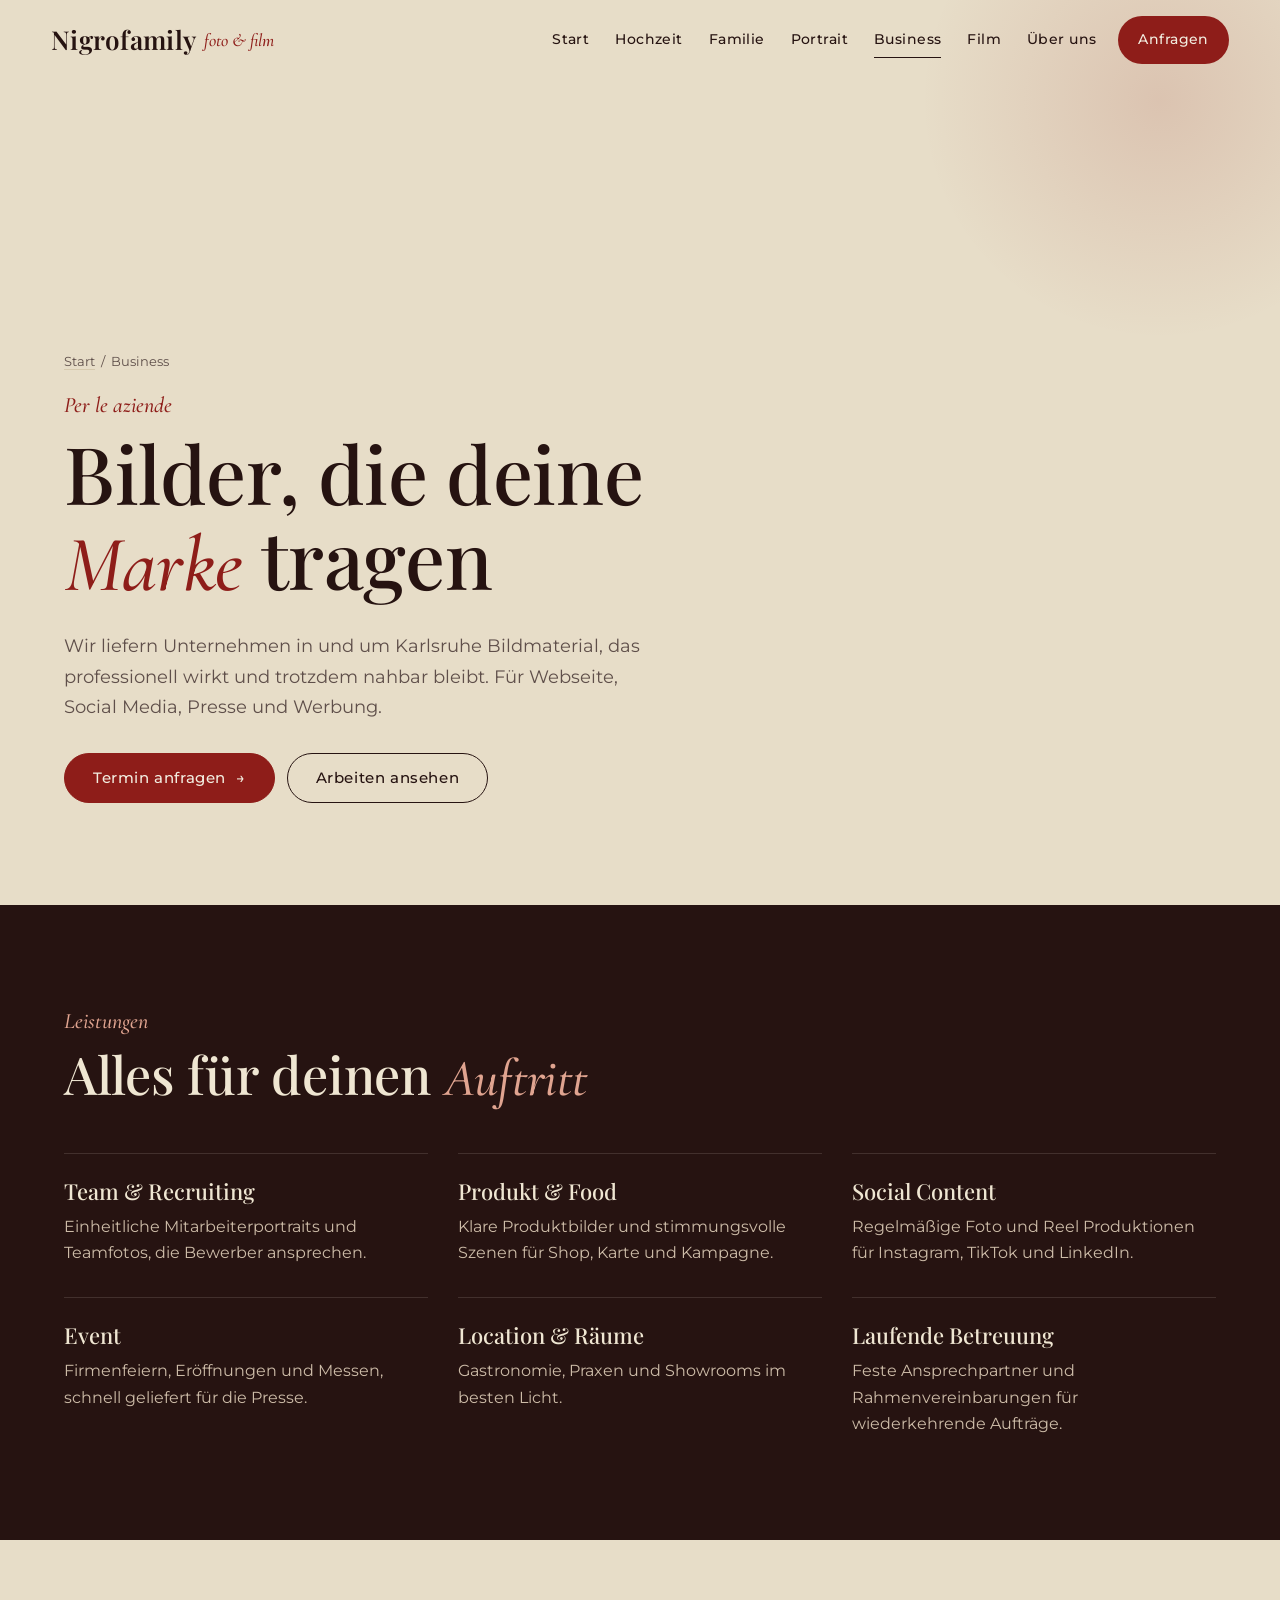
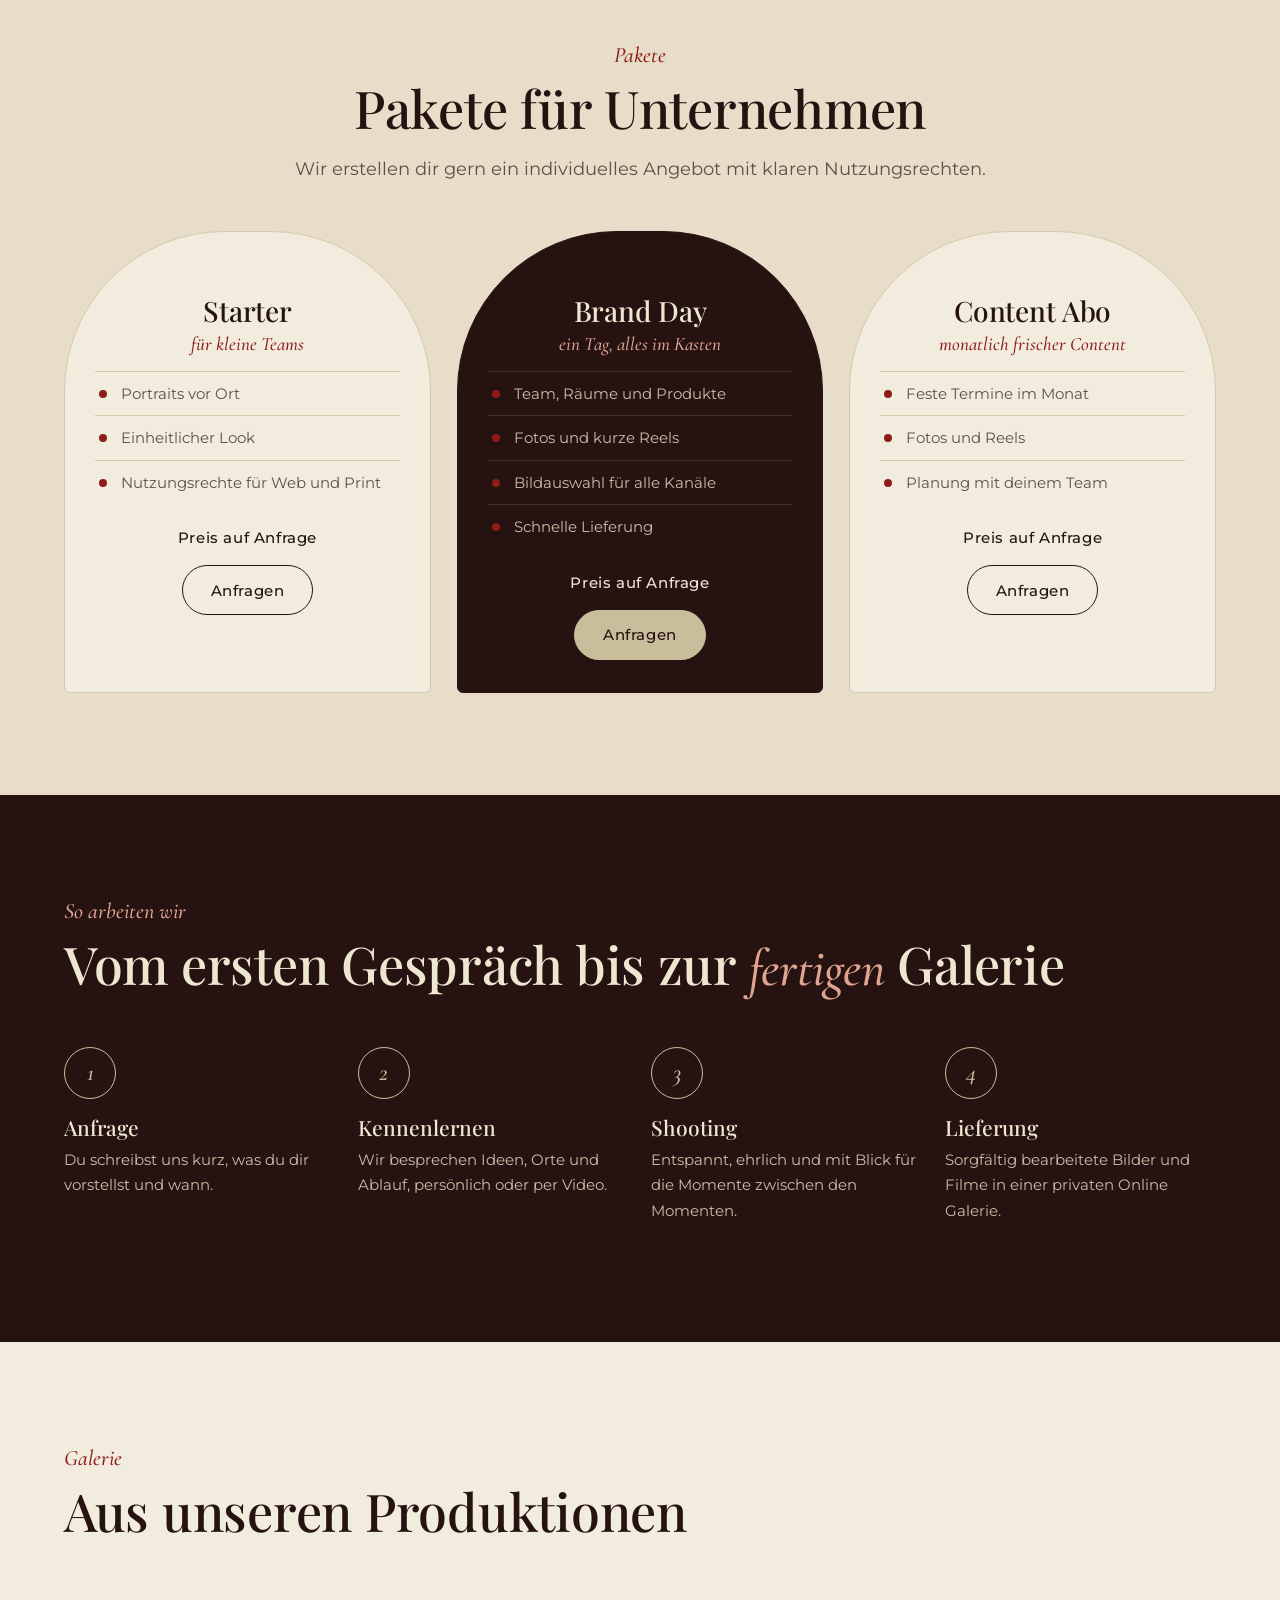
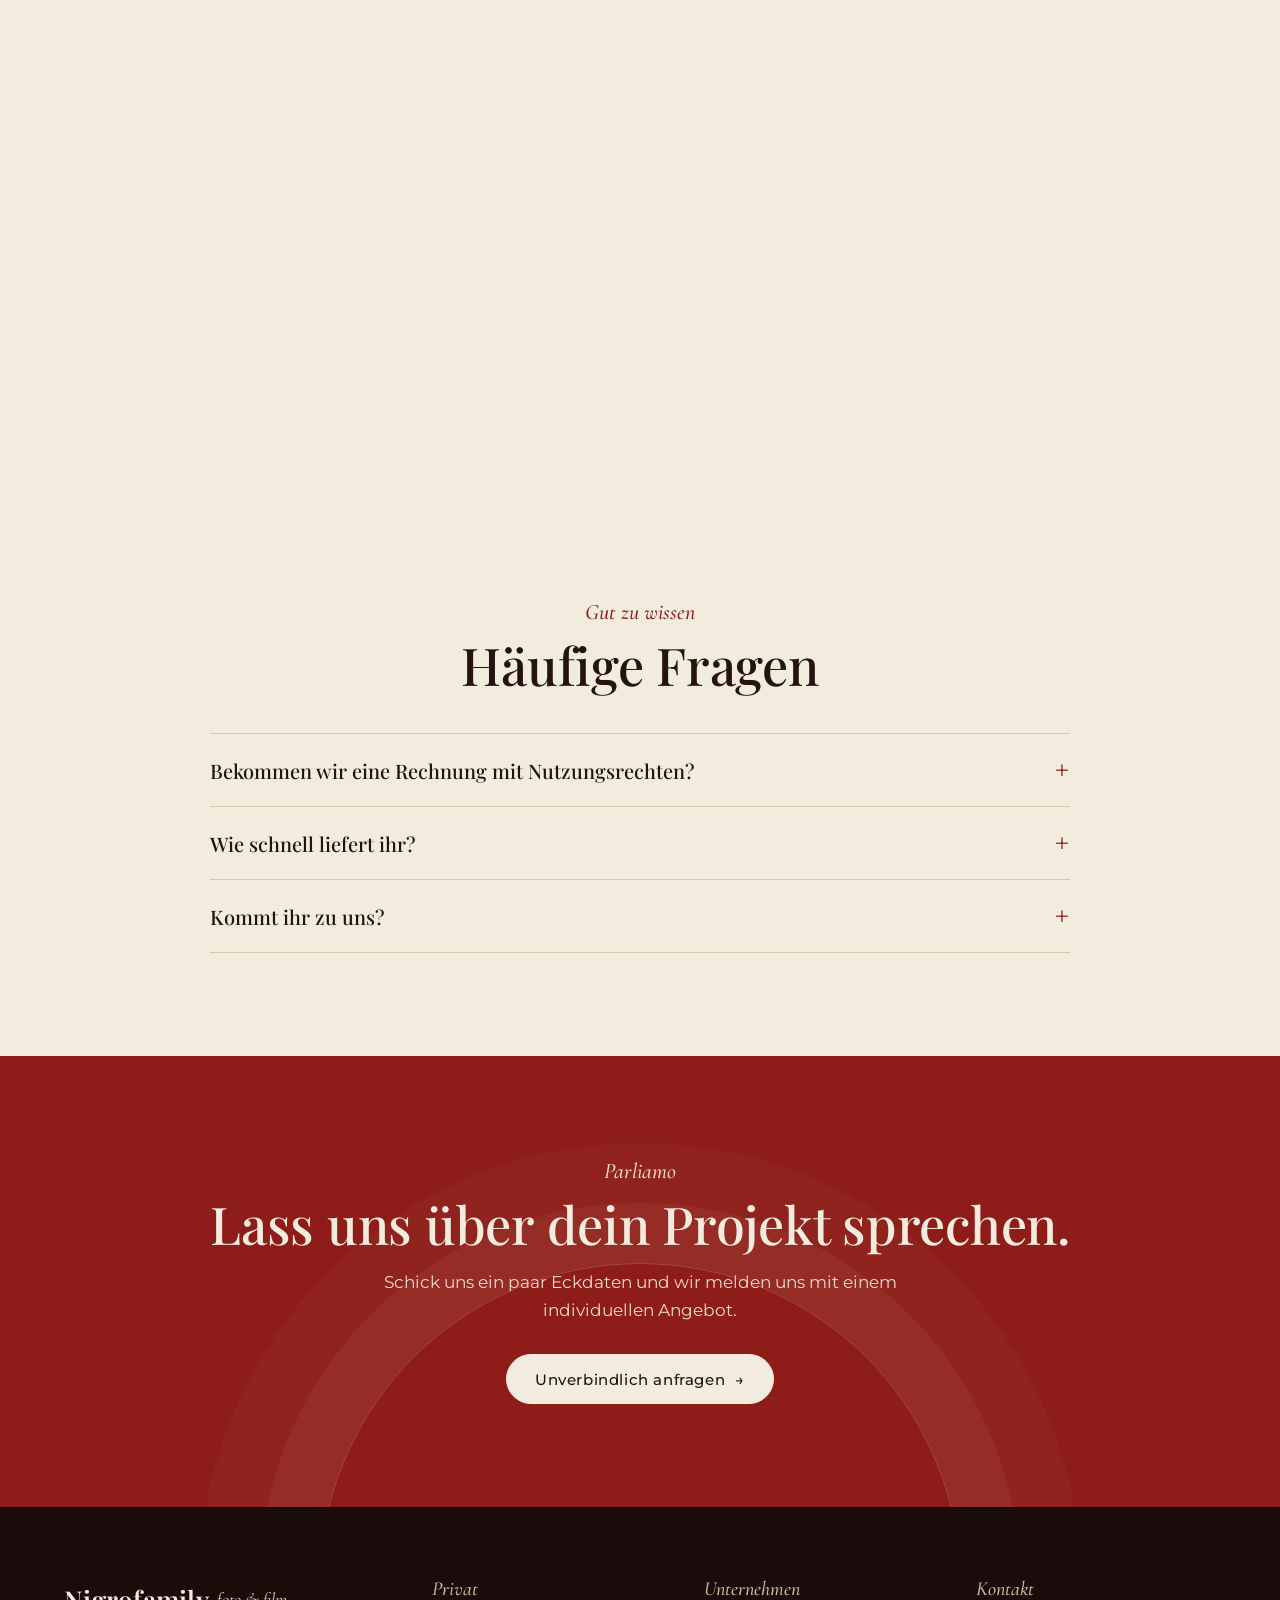
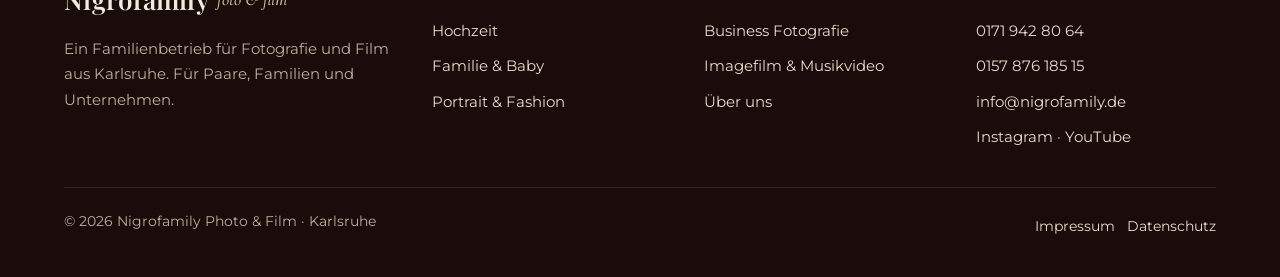
==== business.html @ bccde87a "Neue Nigrofamily Webseite Co-Authored-By: Claude Opus 5.5 <noreply@anthropic.com> Claude-Session: ht" ====
<!DOCTYPE html>
<html lang="de">
<head>
<meta charset="utf-8">
<meta name="viewport" content="width=device-width,initial-scale=1">
<title>Business Fotografie | Nigrofamily</title>
<meta name="description" content="Business Fotografie für Unternehmen in Karlsruhe: Teamfotos, Produktfotos, Social Media Content und Events.">
<meta name="theme-color" content="#261311">
<link rel="icon" href="data:image/svg+xml,%3Csvg xmlns='http://www.w3.org/2000/svg' viewBox='0 0 32 32'%3E%3Cpath d='M4 32V16a12 12 0 0 1 24 0v16z' fill='%238E1D19'/%3E%3C/svg%3E">
<link rel="preconnect" href="https://fonts.googleapis.com"><link rel="preconnect" href="https://fonts.gstatic.com" crossorigin>
<link href="https://fonts.googleapis.com/css2?family=Playfair+Display:ital,wght@0,400;0,500;0,600;1,400&family=Cormorant+Garamond:ital,wght@1,500&family=Montserrat:wght@400;500&display=swap" rel="stylesheet">
<link rel="stylesheet" href="css/style.css">
<script>document.documentElement.classList.add('js')</script>
</head>
<body class="light-top">
<div class="curtain" aria-hidden="true"></div>
<header class="hd"><div class="wrap">
  <a class="logo" href="index.html" aria-label="Nigrofamily Startseite"><b>Nigrofamily</b><i>foto &amp; film</i></a>
  <nav aria-label="Hauptmenü"><ul class="menu" id="menu"><li><a href="index.html">Start</a></li><li><a href="hochzeit.html">Hochzeit</a></li><li><a href="familie.html">Familie</a></li><li><a href="portrait.html">Portrait</a></li><li><a href="business.html" aria-current=page>Business</a></li><li><a href="film.html">Film</a></li><li><a href="ueber-uns.html">Über uns</a></li><li class="cta"><a href="kontakt.html">Anfragen</a></li></ul></nav>
  <button class="burger" aria-label="Menü" aria-expanded="false" aria-controls="menu"><span></span><span></span><span></span></button>
</div></header>
<main>
<section class="phero"><div class="sun" aria-hidden="true"></div><div class="wrap">
  <div class="reveal"><div class="crumb"><a href="index.html">Start</a> &nbsp;/&nbsp; Business</div>
    <span class="kicker">Per le aziende</span><h1>Bilder, die deine <em class="a">Marke</em> tragen</h1><p class="lead">Wir liefern Unternehmen in und um Karlsruhe Bildmaterial, das professionell wirkt und trotzdem nahbar bleibt. Für Webseite, Social Media, Presse und Werbung.</p>
    <div class="btns"><a class="btn" href="kontakt.html#business">Termin anfragen <span class="ar">→</span></a><a class="btn line" href="#galerie">Arbeiten ansehen</a></div></div>
  <div class="arch reveal "><img src="https://nigrofamily.de/wp-content/uploads/2024/07/DSC01208.jpg" alt="Business Shooting" loading="lazy" data-par=".06"></div>
</div></section>
<section class="band dark"><div class="wrap">
  <div class="reveal"><span class="kicker">Leistungen</span><h2>Alles für deinen <em class="a">Auftritt</em></h2></div><div class="feats"><div class="feat reveal d0"><b>Team & Recruiting</b><p>Einheitliche Mitarbeiterportraits und Teamfotos, die Bewerber ansprechen.</p></div><div class="feat reveal d1"><b>Produkt & Food</b><p>Klare Produktbilder und stimmungsvolle Szenen für Shop, Karte und Kampagne.</p></div><div class="feat reveal d2"><b>Social Content</b><p>Regelmäßige Foto und Reel Produktionen für Instagram, TikTok und LinkedIn.</p></div><div class="feat reveal d0"><b>Event</b><p>Firmenfeiern, Eröffnungen und Messen, schnell geliefert für die Presse.</p></div><div class="feat reveal d1"><b>Location & Räume</b><p>Gastronomie, Praxen und Showrooms im besten Licht.</p></div><div class="feat reveal d2"><b>Laufende Betreuung</b><p>Feste Ansprechpartner und Rahmenvereinbarungen für wiederkehrende Aufträge.</p></div></div></div></section>
<section class="band shell"><div class="wrap center">
  <div class="reveal"><span class="kicker">Pakete</span><h2>Pakete für Unternehmen</h2><p class="lead">Wir erstellen dir gern ein individuelles Angebot mit klaren Nutzungsrechten.</p></div>
  <div class="pkgs"><article class="pkg reveal d0"><h3>Starter</h3><span class="for">für kleine Teams</span><ul><li>Portraits vor Ort</li><li>Einheitlicher Look</li><li>Nutzungsrechte für Web und Print</li></ul><span class="price">Preis auf Anfrage</span><a class="btn line" href="kontakt.html#business">Anfragen</a></article><article class="pkg reveal d1 star"><h3>Brand Day</h3><span class="for">ein Tag, alles im Kasten</span><ul><li>Team, Räume und Produkte</li><li>Fotos und kurze Reels</li><li>Bildauswahl für alle Kanäle</li><li>Schnelle Lieferung</li></ul><span class="price">Preis auf Anfrage</span><a class="btn sand" href="kontakt.html#business">Anfragen</a></article><article class="pkg reveal d2"><h3>Content Abo</h3><span class="for">monatlich frischer Content</span><ul><li>Feste Termine im Monat</li><li>Fotos und Reels</li><li>Planung mit deinem Team</li></ul><span class="price">Preis auf Anfrage</span><a class="btn line" href="kontakt.html#business">Anfragen</a></article></div></div></section>
<section class="band dark"><div class="wrap">
  <div class="reveal"><span class="kicker">So arbeiten wir</span><h2>Vom ersten Gespräch bis zur <em class="a">fertigen</em> Galerie</h2></div>
  <ol class="steps">
    <li class="reveal"><b>Anfrage</b><p>Du schreibst uns kurz, was du dir vorstellst und wann.</p></li>
    <li class="reveal d1"><b>Kennenlernen</b><p>Wir besprechen Ideen, Orte und Ablauf, persönlich oder per Video.</p></li>
    <li class="reveal d2"><b>Shooting</b><p>Entspannt, ehrlich und mit Blick für die Momente zwischen den Momenten.</p></li>
    <li class="reveal d3"><b>Lieferung</b><p>Sorgfältig bearbeitete Bilder und Filme in einer privaten Online Galerie.</p></li>
  </ol></div></section>
<section class="band" id="galerie"><div class="wrap">
  <div class="reveal"><span class="kicker">Galerie</span><h2>Aus unseren Produktionen</h2></div><div class="gal"><div class="arch reveal "><img src="https://nigrofamily.de/wp-content/uploads/2024/07/DSC01195.jpg" alt="Arbeit von Nigrofamily" loading="lazy"></div><div class="arch reveal "><img src="https://nigrofamily.de/wp-content/uploads/2024/07/DSC01191.jpg" alt="Arbeit von Nigrofamily" loading="lazy"></div><div class="arch reveal "><img src="https://nigrofamily.de/wp-content/uploads/2024/07/DSC01186.jpg" alt="Arbeit von Nigrofamily" loading="lazy"></div><div class="arch reveal "><img src="https://nigrofamily.de/wp-content/uploads/2024/07/DSC03010.jpg" alt="Arbeit von Nigrofamily" loading="lazy"></div></div></div></section>
<section class="band"><div class="wrap center"><div class="reveal"><span class="kicker">Gut zu wissen</span><h2>Häufige Fragen</h2></div>
  <div class="faq" style="text-align:left"><details class="reveal"><summary>Bekommen wir eine Rechnung mit Nutzungsrechten?</summary><p>Ja. Die Nutzungsrechte sind im Angebot klar geregelt, damit ihr die Bilder sicher verwenden könnt.</p></details><details class="reveal"><summary>Wie schnell liefert ihr?</summary><p>Je nach Umfang innerhalb weniger Werktage. Für Events gibt es auf Wunsch eine Express Auswahl am selben Tag.</p></details><details class="reveal"><summary>Kommt ihr zu uns?</summary><p>Ja, wir bringen mobiles Licht und Hintergründe mit und richten uns nach eurem Arbeitsalltag.</p></details></div></div></section>
<section class="band ctab"><div class="wrap reveal">
  <span class="kicker" style="color:#f0d9cc">Parliamo</span><h2>Lass uns über dein Projekt sprechen.</h2><p>Schick uns ein paar Eckdaten und wir melden uns mit einem individuellen Angebot.</p>
  <a class="btn" href="kontakt.html#business">Unverbindlich anfragen <span class="ar">→</span></a></div></section>
</main>
<footer class="ft"><div class="wrap">
  <div><a class="logo" href="index.html"><b>Nigrofamily</b><i>foto &amp; film</i></a>
    <p style="max-width:34ch;margin:14px 0 0">Ein Familienbetrieb für Fotografie und Film aus Karlsruhe. Für Paare, Familien und Unternehmen.</p></div>
  <div><h4>Privat</h4><ul><li><a href="hochzeit.html">Hochzeit</a></li><li><a href="familie.html">Familie &amp; Baby</a></li><li><a href="portrait.html">Portrait &amp; Fashion</a></li></ul></div>
  <div><h4>Unternehmen</h4><ul><li><a href="business.html">Business Fotografie</a></li><li><a href="film.html">Imagefilm &amp; Musikvideo</a></li><li><a href="ueber-uns.html">Über uns</a></li></ul></div>
  <div><h4>Kontakt</h4><ul><li><a href="tel:+491719428064">0171 942 80 64</a></li><li><a href="tel:+4915787618515">0157 876 185 15</a></li><li><a href="mailto:info@nigrofamily.de">info@nigrofamily.de</a></li><li><a href="https://www.instagram.com/nigrofamily.de/">Instagram</a> · <a href="https://www.youtube.com/channel/UCtD8xXbg2GZjvH3CmP13uGg">YouTube</a></li></ul></div>
  <div class="bottom"><span>© <span class="yr">2026</span> Nigrofamily Photo &amp; Film · Karlsruhe</span><span><a href="impressum.html">Impressum</a> &nbsp; <a href="https://nigrofamily.de/datenschutz/">Datenschutz</a></span></div>
</div></footer>
<script src="js/main.js"></script>
</body>
</html>
---- css/style.css ----
/* VOICE  warm, familiär, hochwertig; wie ein Studio an der Küste
   IDEA   Bögen einer mediterranen Loggia: jedes Bild öffnet sich wie ein Torbogen
   PICTURE illustrierte Küstenszene mit Bögen, Sonne und Olivenzweig
   COLOUR Italian Roast #261311, Socialist #8E1D19 Akzent, Sandwashed #C9BE9B, Ending Autumn #8D6F65, Black Elegance #4E4749
   TYPE   Playfair Display Titel, Cormorant Garamond kursiv für Akzente, Montserrat Text */
:root{
  --roast:#261311;--black:#4E4749;--red:#8E1D19;--autumn:#8D6F65;--sand:#C9BE9B;
  --linen:#F2ECDF;--shell:#E7DDC8;
  --bg:var(--linen);--ink:var(--roast);--muted:#5f4f4a;--line:#d6c9ad;
  --serif:"Playfair Display",Georgia,serif;--accent:"Cormorant Garamond",Georgia,serif;--sans:Montserrat,system-ui,sans-serif;
  --ease:cubic-bezier(.2,.7,.2,1)}
:root[data-theme=dark]{--bg:#1c0e0c;--ink:#efe6d2;--muted:#c3b29f;--line:#43302b;--linen:#1c0e0c;--shell:#2a1714}
@media (prefers-color-scheme:dark){:root:not([data-theme=light]){--bg:#1c0e0c;--ink:#efe6d2;--muted:#c3b29f;--line:#43302b;--linen:#1c0e0c;--shell:#2a1714}}
*{box-sizing:border-box;min-width:0}
html{scroll-behavior:smooth;scroll-padding-top:84px}
body{margin:0;background:var(--bg);color:var(--ink);font:400 16.5px/1.7 var(--sans);overflow-x:clip;-webkit-font-smoothing:antialiased}
img{display:block;max-width:100%}
a{color:inherit}
h1,h2,h3{font-family:var(--serif);font-weight:500;line-height:1.08;text-wrap:balance;margin:0;letter-spacing:-.005em}
h1{font-size:clamp(42px,6.2vw,80px)}
h2{font-size:clamp(32px,4.2vw,52px)}
h3{font-size:24px}
em.a,.accent{font-family:var(--accent);font-style:italic;font-weight:500;color:var(--red)}
.kicker{display:inline-block;font:italic 500 22px/1 var(--accent);color:var(--red);margin-bottom:14px}
.dark .kicker,.dark em.a{color:#e0a490}
.lead{font-size:18px;color:var(--muted);max-width:60ch}
.band{padding:clamp(64px,8vw,128px) max(5vw,18px)}
.wrap{max-width:1240px;margin:0 auto}
.center{text-align:center}.center .lead{margin-inline:auto}
.dark{background:var(--roast);color:#efe6d2}.dark .lead{color:#cdbca8}
.shell{background:var(--shell)}
.olive{width:150px;height:auto;margin:22px auto 0;opacity:.9}

/* Header */
.hd{position:fixed;inset:0 0 auto;z-index:40;transition:background .5s,box-shadow .5s,padding .5s}
.hd .wrap{display:flex;align-items:center;justify-content:space-between;gap:18px;padding:16px max(4vw,16px);max-width:1360px}
.hd.solid{background:color-mix(in srgb,var(--roast) 94%,transparent);backdrop-filter:blur(10px);box-shadow:0 10px 30px -20px #000}
.hd.solid .wrap{padding-block:10px}
.logo{display:flex;align-items:baseline;gap:8px;text-decoration:none;color:#f2ecdf;min-height:44px;align-items:center}
.logo b{font:600 26px var(--serif);letter-spacing:.01em}
.logo i{font:italic 500 18px var(--accent);color:var(--sand)}
.light-top .hd:not(.solid) .logo,.light-top .hd:not(.solid) .menu a{color:var(--roast)}
.light-top .hd:not(.solid) .logo i{color:var(--red)}
.menu{display:flex;align-items:center;gap:2px;list-style:none;margin:0;padding:0}
.menu a{display:block;padding:12px 12px;color:#f2ecdf;text-decoration:none;font-size:14px;font-weight:500;letter-spacing:.03em;position:relative}
.menu a::after{content:"";position:absolute;left:12px;right:12px;bottom:6px;height:1px;background:currentColor;transform:scaleX(0);transform-origin:left;transition:transform .45s var(--ease)}
.menu a:hover::after,.menu a[aria-current=page]::after{transform:scaleX(1)}
.menu .cta a{background:var(--red);color:#f2ecdf!important;border-radius:999px;padding:12px 20px;margin-left:8px}
.menu .cta a::after{display:none}
.burger{display:none;width:46px;height:46px;border-radius:50%;border:1px solid #f2ecdf55;background:none;cursor:pointer;position:relative}
.burger span{position:absolute;left:13px;right:13px;height:1.5px;background:#f2ecdf;transition:transform .4s var(--ease),opacity .3s}
.burger span:nth-child(1){top:17px}.burger span:nth-child(2){top:22.5px}.burger span:nth-child(3){top:28px}
.open .burger span:nth-child(1){transform:translateY(5.5px) rotate(45deg)}.open .burger span:nth-child(2){opacity:0}.open .burger span:nth-child(3){transform:translateY(-5.5px) rotate(-45deg)}
.light-top .hd:not(.solid) .burger{border-color:#26131144}.light-top .hd:not(.solid) .burger span{background:var(--roast)}

/* Buttons */
.btn{display:inline-flex;align-items:center;gap:10px;min-height:50px;padding:0 28px;border-radius:999px;background:var(--red);color:#f2ecdf;text-decoration:none;font:500 15px var(--sans);letter-spacing:.04em;border:1px solid var(--red);cursor:pointer;position:relative;overflow:hidden;isolation:isolate;transition:color .4s}
.btn::before{content:"";position:absolute;inset:0;background:var(--roast);transform:translateY(101%);transition:transform .5s var(--ease);z-index:-1;border-radius:inherit}
.btn:hover::before{transform:none}
.btn .ar{transition:transform .4s var(--ease)}.btn:hover .ar{transform:translateX(4px)}
.btn.line{background:transparent;color:inherit;border-color:currentColor}
.btn.line::before{background:var(--sand)}.btn.line:hover{color:var(--roast)}
.btn.sand{background:var(--sand);color:var(--roast);border-color:var(--sand)}
.btns{display:flex;flex-wrap:wrap;gap:12px}
:focus-visible{outline:2px solid var(--red);outline-offset:3px}
.dark :focus-visible{outline-color:var(--sand)}

/* Home hero */
.hero{position:relative;min-height:100svh;background:var(--roast);color:#f2ecdf;display:grid;grid-template-columns:minmax(0,1.05fr) minmax(0,.95fr);align-items:center;gap:clamp(24px,4vw,64px);padding:120px max(5vw,18px) 70px;overflow:hidden}
.hero h1 .line{display:block;overflow:hidden}
.hero h1 .line>span{display:inline-block;transform:translateY(105%);animation:up 1.2s var(--ease) forwards}
.hero h1 .line:nth-child(2)>span{animation-delay:.15s}.hero h1 .line:nth-child(3)>span{animation-delay:.3s}
.hero p{font-size:18px;color:#d9cab6;max-width:46ch;margin:26px 0 34px}
.fade-in{opacity:0;animation:fade 1.2s .6s var(--ease) forwards}
.scene{position:relative;justify-self:center;width:min(100%,520px);aspect-ratio:5/6;border-radius:999px 999px 6px 6px;overflow:hidden;box-shadow:0 40px 80px -40px #000;clip-path:inset(100% 0 0 0 round 999px 999px 6px 6px);animation:archopen 1.6s .2s var(--ease) forwards}
.scene img{width:100%;height:100%;object-fit:cover;transform:scale(1.08);transition:transform .2s linear}
.scene::after{content:"";position:absolute;inset:10px;border:1px solid #f2ecdf55;border-radius:inherit;pointer-events:none}
.hero .badge{position:absolute;right:max(5vw,18px);bottom:30px;font:italic 500 17px var(--accent);color:var(--sand);opacity:.85}
.scroll-hint{position:absolute;left:50%;bottom:22px;width:1px;height:46px;background:linear-gradient(#f2ecdf00,#f2ecdf);animation:hint 2.4s ease-in-out infinite}

/* Page hero */
.phero{position:relative;padding:150px max(5vw,18px) clamp(60px,8vw,110px);background:var(--shell);overflow:hidden}
.phero .wrap{display:grid;grid-template-columns:minmax(0,1.1fr) minmax(0,.9fr);gap:clamp(28px,5vw,80px);align-items:end}
.phero .crumb{font-size:13px;color:var(--muted);margin-bottom:20px}
.phero .crumb a{text-decoration:none;border-bottom:1px solid var(--line)}
.phero p{margin:22px 0 30px}
.phero .sun{position:absolute;width:520px;aspect-ratio:1;border-radius:50%;background:radial-gradient(circle,#8E1D1922,#8E1D1900 65%);right:-140px;top:-160px;animation:breathe 8s ease-in-out infinite alternate}

/* Arch photos */
.arch{position:relative;border-radius:999px 999px 4px 4px;overflow:hidden;aspect-ratio:3/4;background:var(--autumn) url(../img/scene.svg) center/cover}
.arch img{width:100%;height:100%;object-fit:cover;transform:scale(1.12);transition:transform 1.6s var(--ease)}
.arch.miss img{opacity:0}
.gal .arch:nth-child(2n),.rubrics .rub:nth-child(2n) .arch{background-position:30% 70%}.gal .arch:nth-child(3n),.rubrics .rub:nth-child(3n) .arch{background-position:80% 40%}
.arch::after{content:"";position:absolute;inset:8px;border:1px solid #f2ecdf66;border-radius:inherit;pointer-events:none}
.js .arch.reveal{clip-path:inset(100% 0 0 0 round 999px 999px 4px 4px);transition:clip-path 1.4s var(--ease)}
.js .arch.reveal.in{clip-path:inset(0 0 0 0 round 999px 999px 4px 4px)}
.arch.in img{transform:scale(1)}
a:hover .arch img,.arch:hover img{transform:scale(1.05)}
.arch.wide{aspect-ratio:4/3}

/* Reveal */
.js .reveal:not(.arch){opacity:0;transform:translateY(28px);transition:opacity 1s var(--ease),transform 1s var(--ease)}
.js .reveal.in:not(.arch){opacity:1;transform:none}
.d1{transition-delay:.12s!important}.d2{transition-delay:.24s!important}.d3{transition-delay:.36s!important}

/* Marquee */
.marquee{background:var(--red);color:#f2ecdf;overflow:hidden;padding:18px 0;white-space:nowrap}
.marquee .track{display:inline-flex;gap:46px;animation:slide 38s linear infinite;padding-left:46px}
.marquee span{font:italic 500 26px var(--accent)}
.marquee i{font-style:normal;color:var(--sand);opacity:.8}

/* Audience split */
.split{display:grid;grid-template-columns:repeat(2,minmax(0,1fr));gap:clamp(16px,2.4vw,32px);margin-top:48px}
.aud{position:relative;padding:clamp(28px,4vw,52px);border-radius:220px 220px 6px 6px;color:#f2ecdf;overflow:hidden;min-height:440px;display:flex;flex-direction:column;justify-content:flex-end;text-decoration:none;isolation:isolate}
.aud::before{content:"";position:absolute;inset:0;z-index:-1;transition:transform 1.2s var(--ease)}
.aud.p::before{background:linear-gradient(180deg,#26131140 0%,#261311d9 45%,#261311f5),var(--autumn) url(../img/scene.svg) center 30%/cover}
.aud.b::before{background:linear-gradient(180deg,#26131133,#261311f2),var(--black)}
.aud:hover::before{transform:scale(1.05)}
.aud h3{font-size:clamp(28px,3vw,38px)}
.aud ul{list-style:none;padding:0;margin:14px 0 22px;display:flex;flex-wrap:wrap;gap:8px}
.aud li{border:1px solid #f2ecdf55;border-radius:999px;padding:5px 14px;font-size:13px}
.aud .more{font-weight:500;font-size:14px;letter-spacing:.05em}

/* Rubric cards */
.rubrics{display:grid;grid-template-columns:repeat(5,minmax(0,1fr));gap:clamp(14px,2vw,26px);margin-top:52px}
.rub{text-decoration:none;display:block}
.rub h3{margin:18px 0 4px;font-size:22px;display:flex;justify-content:space-between;align-items:baseline;gap:8px}
.rub h3 .ar{color:var(--red);transition:transform .4s var(--ease)}.rub:hover h3 .ar{transform:translateX(6px)}
.rub p{margin:0;font-size:14.5px;color:var(--muted)}

/* Features, steps, packages */
.cols{display:grid;grid-template-columns:minmax(0,1fr) minmax(0,1fr);gap:clamp(28px,5vw,80px);align-items:center}
.feats{display:grid;grid-template-columns:repeat(3,minmax(0,1fr));gap:clamp(16px,2.4vw,32px);margin-top:46px}
.feat{padding-top:22px;border-top:1px solid var(--line)}
.feat b{display:block;font:500 22px var(--serif);margin-bottom:8px}
.feat p{margin:0;color:var(--muted);font-size:15.5px}
.dark .feat{border-color:#f2ecdf22}.dark .feat p{color:#cdbca8}
.steps{counter-reset:s;display:grid;grid-template-columns:repeat(4,minmax(0,1fr));gap:22px;margin-top:50px;list-style:none;padding:0}
.steps li{position:relative;padding-top:66px}
.steps li::before{counter-increment:s;content:counter(s);position:absolute;top:0;left:0;width:50px;height:50px;border-radius:50%;border:1px solid var(--sand);display:grid;place-items:center;font:italic 500 24px var(--accent);color:var(--sand)}
.steps b{font:500 21px var(--serif);display:block;margin-bottom:6px}
.steps p{margin:0;font-size:15px;color:#cdbca8}
.pkgs{display:grid;grid-template-columns:repeat(3,minmax(0,1fr));gap:clamp(14px,2vw,26px);margin-top:46px}
.pkg{background:var(--bg);border:1px solid var(--line);border-radius:160px 160px 6px 6px;padding:64px 30px 32px;text-align:center;transition:transform .6s var(--ease),box-shadow .6s var(--ease)}
.pkg:hover{transform:translateY(-8px);box-shadow:0 30px 50px -34px #26131188}
.pkg.star{background:var(--roast);color:#efe6d2;border-color:var(--roast)}
.pkg.star p,.pkg.star li{color:#cdbca8}
.pkg h3{font-size:28px}
.pkg .for{font:italic 500 19px var(--accent);color:var(--red);display:block;margin:6px 0 16px}
.pkg.star .for{color:#e0a490}
.pkg ul{list-style:none;padding:0;margin:0 0 24px;text-align:left;font-size:15px;color:var(--muted)}
.pkg li{padding:9px 0 9px 26px;border-top:1px solid var(--line);position:relative}
.pkg.star li{border-color:#f2ecdf1f}
.pkg li::before{content:"";position:absolute;left:4px;top:18px;width:8px;height:8px;border-radius:50%;background:var(--red)}
.pkg .price{font:500 15px var(--sans);letter-spacing:.04em;margin-bottom:18px;display:block}

/* Gallery */
.gal{display:grid;grid-template-columns:repeat(4,minmax(0,1fr));gap:clamp(12px,1.6vw,22px);margin-top:44px}
.gal .arch:nth-child(4n+2),.gal .arch:nth-child(4n+4){margin-top:48px}

/* FAQ */
.faq{max-width:860px;margin:40px auto 0}
.faq details{border-top:1px solid var(--line);padding:6px 0}
.faq details:last-child{border-bottom:1px solid var(--line)}
.faq summary{cursor:pointer;list-style:none;display:flex;justify-content:space-between;gap:16px;align-items:center;min-height:60px;font:500 20px var(--serif)}
.faq summary::-webkit-details-marker{display:none}
.faq summary::after{content:"+";font:300 28px var(--sans);color:var(--red);transition:transform .4s var(--ease)}
.faq details[open] summary::after{transform:rotate(45deg)}
.faq p{margin:0 0 18px;color:var(--muted);max-width:68ch}

/* CTA band */
.ctab{position:relative;overflow:hidden;background:var(--red);color:#f2ecdf;text-align:center}
.ctab::before{content:"";position:absolute;width:640px;aspect-ratio:1;border-radius:50%;border:1px solid #f2ecdf33;left:50%;top:100%;transform:translate(-50%,-38%);box-shadow:0 0 0 60px #f2ecdf0a,0 0 0 120px #f2ecdf07}
.ctab h2{position:relative}.ctab p{position:relative;color:#f0d9cc;margin:16px auto 30px;max-width:52ch}
.ctab .btn{background:#f2ecdf;color:var(--roast);border-color:#f2ecdf}
.ctab .btn::before{background:var(--sand)}

/* Contact */
.cgrid{display:grid;grid-template-columns:minmax(0,5fr) minmax(0,7fr);gap:clamp(28px,5vw,80px)}
.cinfo dl{margin:30px 0 0;display:grid;gap:20px}
.cinfo dt{font:italic 500 19px var(--accent);color:var(--red)}
.cinfo dd{margin:0;font-size:17px}
.cinfo dd a{text-decoration:none;border-bottom:1px solid var(--line);white-space:nowrap}
.form{display:grid;grid-template-columns:minmax(0,1fr) minmax(0,1fr);gap:16px;background:var(--bg);border:1px solid var(--line);border-radius:6px;padding:clamp(20px,3.4vw,40px)}
.seg{grid-column:1/-1;display:flex;gap:6px;background:var(--shell);padding:5px;border-radius:999px}
.seg label{flex:1;display:block}
.seg input{position:absolute;opacity:0;pointer-events:none}
.seg span{display:grid;place-items:center;min-height:44px;border-radius:999px;font-size:14px;font-weight:500;cursor:pointer;transition:background .4s,color .4s}
.seg input:checked+span{background:var(--roast);color:#f2ecdf}
.seg input:focus-visible+span{outline:2px solid var(--red)}
.field{display:grid;gap:6px;font-size:13.5px;font-weight:500;color:var(--muted)}
.field.full{grid-column:1/-1}
.field input,.field select,.field textarea{width:100%;min-height:50px;padding:12px 14px;border:1px solid var(--line);border-radius:4px;background:var(--linen);color:var(--ink);font:16px var(--sans);transition:border-color .3s}
.field input:focus,.field select:focus,.field textarea:focus{border-color:var(--red);outline:none}
.field textarea{min-height:140px;resize:vertical}
.biz-only{display:none}.is-biz .biz-only{display:grid}
.note{grid-column:1/-1;margin:0;color:var(--red);font-size:15px;min-height:1.2em}

/* Footer */
.ft{background:#1a0c0b;color:#bfae9c;padding:70px max(5vw,18px) 34px;font-size:15px}
.ft .wrap{display:grid;grid-template-columns:minmax(0,1.4fr) repeat(3,minmax(0,1fr));gap:32px}
.ft h4{font:italic 500 20px var(--accent);color:var(--sand);margin:0 0 12px}
.ft ul{list-style:none;padding:0;margin:0}
.ft a{color:#e6dccb;text-decoration:none;display:inline-block;padding:5px 0}
.ft a:hover{color:var(--sand)}
.ft .bottom{grid-column:1/-1;border-top:1px solid #f2ecdf1a;padding-top:22px;display:flex;flex-wrap:wrap;gap:12px 30px;justify-content:space-between;font-size:13.5px}
.ft .logo{color:#f2ecdf;display:flex}

/* Page transition */
.curtain{position:fixed;inset:0;z-index:100;background:var(--roast);pointer-events:none;transform-origin:top;animation:lift 1s .05s var(--ease) forwards}
.curtain.go{animation:drop .55s var(--ease) forwards;transform-origin:bottom}

@keyframes up{to{transform:none}}
@keyframes fade{to{opacity:1}}
@keyframes archopen{to{clip-path:inset(0 0 0 0 round 999px 999px 6px 6px)}}
@keyframes hint{0%,100%{transform:scaleY(.3);transform-origin:top;opacity:.3}50%{transform:scaleY(1);opacity:1}}
@keyframes slide{to{transform:translateX(-50%)}}
@keyframes breathe{to{transform:scale(1.12)}}
@keyframes lift{to{transform:scaleY(0)}}
@keyframes drop{from{transform:scaleY(0)}to{transform:scaleY(1)}}

@media (max-width:1100px){.rubrics{grid-template-columns:repeat(3,minmax(0,1fr))}.ft .wrap{grid-template-columns:repeat(2,minmax(0,1fr))}}
@media (max-width:980px){
  .burger{display:block}
  .menu{position:fixed;inset:0;background:var(--roast);flex-direction:column;justify-content:center;gap:4px;opacity:0;pointer-events:none;transition:opacity .5s var(--ease)}
  .open .menu{opacity:1;pointer-events:auto}
  .menu a{font:500 28px var(--serif);color:#f2ecdf!important;padding:10px 16px;text-align:center}
  .menu .cta a{font:500 16px var(--sans);margin:18px 0 0}
  .open .logo,.open .burger{position:relative;z-index:2}
  .open .logo{color:#f2ecdf!important}.open .burger span{background:#f2ecdf!important}
  .hero{grid-template-columns:minmax(0,1fr);padding-top:110px}
  .scene{width:min(78%,420px);order:-1}
  .phero .wrap,.cols,.cgrid{grid-template-columns:minmax(0,1fr)}
  .phero .arch{max-width:420px}
  .feats,.pkgs{grid-template-columns:minmax(0,1fr)}
  .steps{grid-template-columns:repeat(2,minmax(0,1fr))}
  .gal{grid-template-columns:repeat(2,minmax(0,1fr))}
  .pkg{max-width:520px;width:100%;margin:0 auto}}
@media (max-width:640px){
  .split{grid-template-columns:minmax(0,1fr)}.aud{min-height:380px;border-radius:180px 180px 6px 6px}
  .rubrics{grid-template-columns:repeat(2,minmax(0,1fr))}
  .form{grid-template-columns:minmax(0,1fr)}
  .steps{grid-template-columns:minmax(0,1fr)}
  .ft .wrap{grid-template-columns:minmax(0,1fr)}
  .hero .badge{display:none}
  .gal .arch:nth-child(4n+2),.gal .arch:nth-child(4n+4){margin-top:28px}}
@media (prefers-reduced-motion:reduce){
  *,*::before,*::after{animation-duration:.01ms!important;animation-iteration-count:1!important;transition-duration:.01ms!important}
  html{scroll-behavior:auto}.marquee .track{animation:none}}
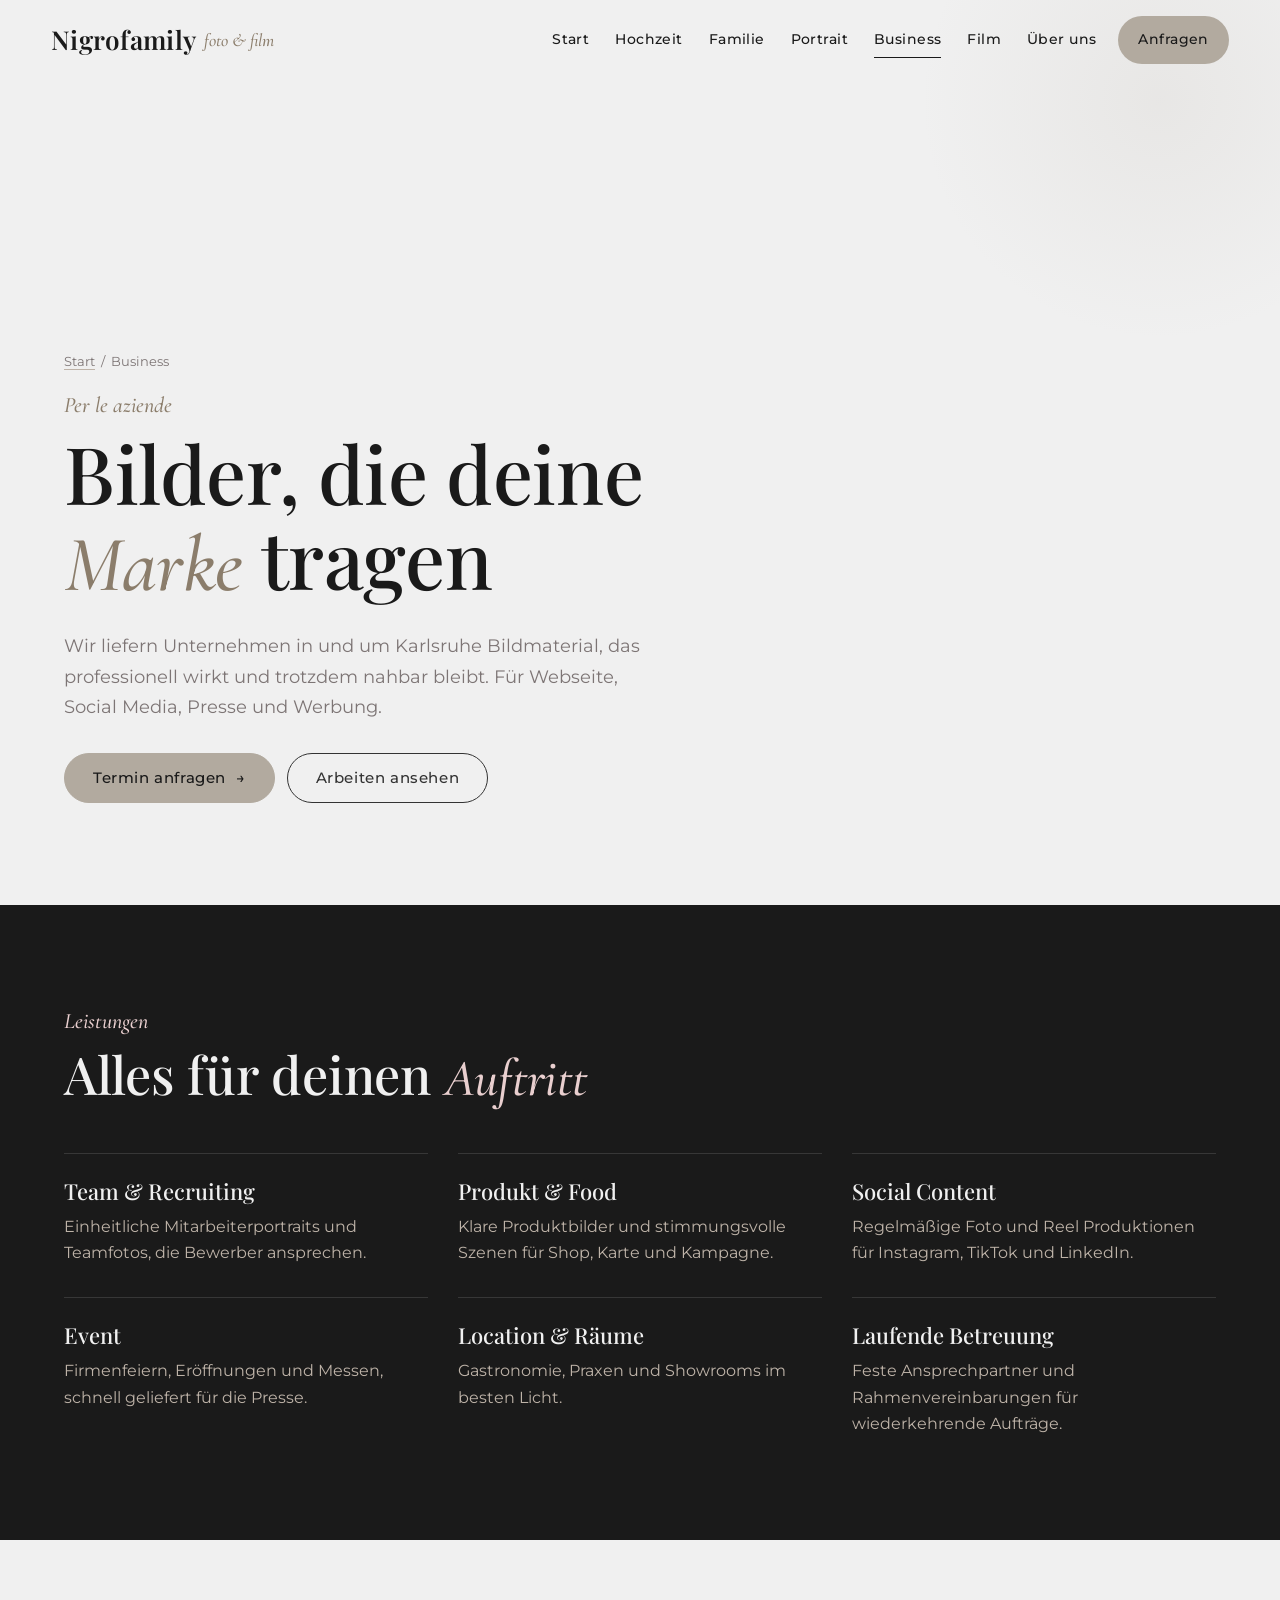
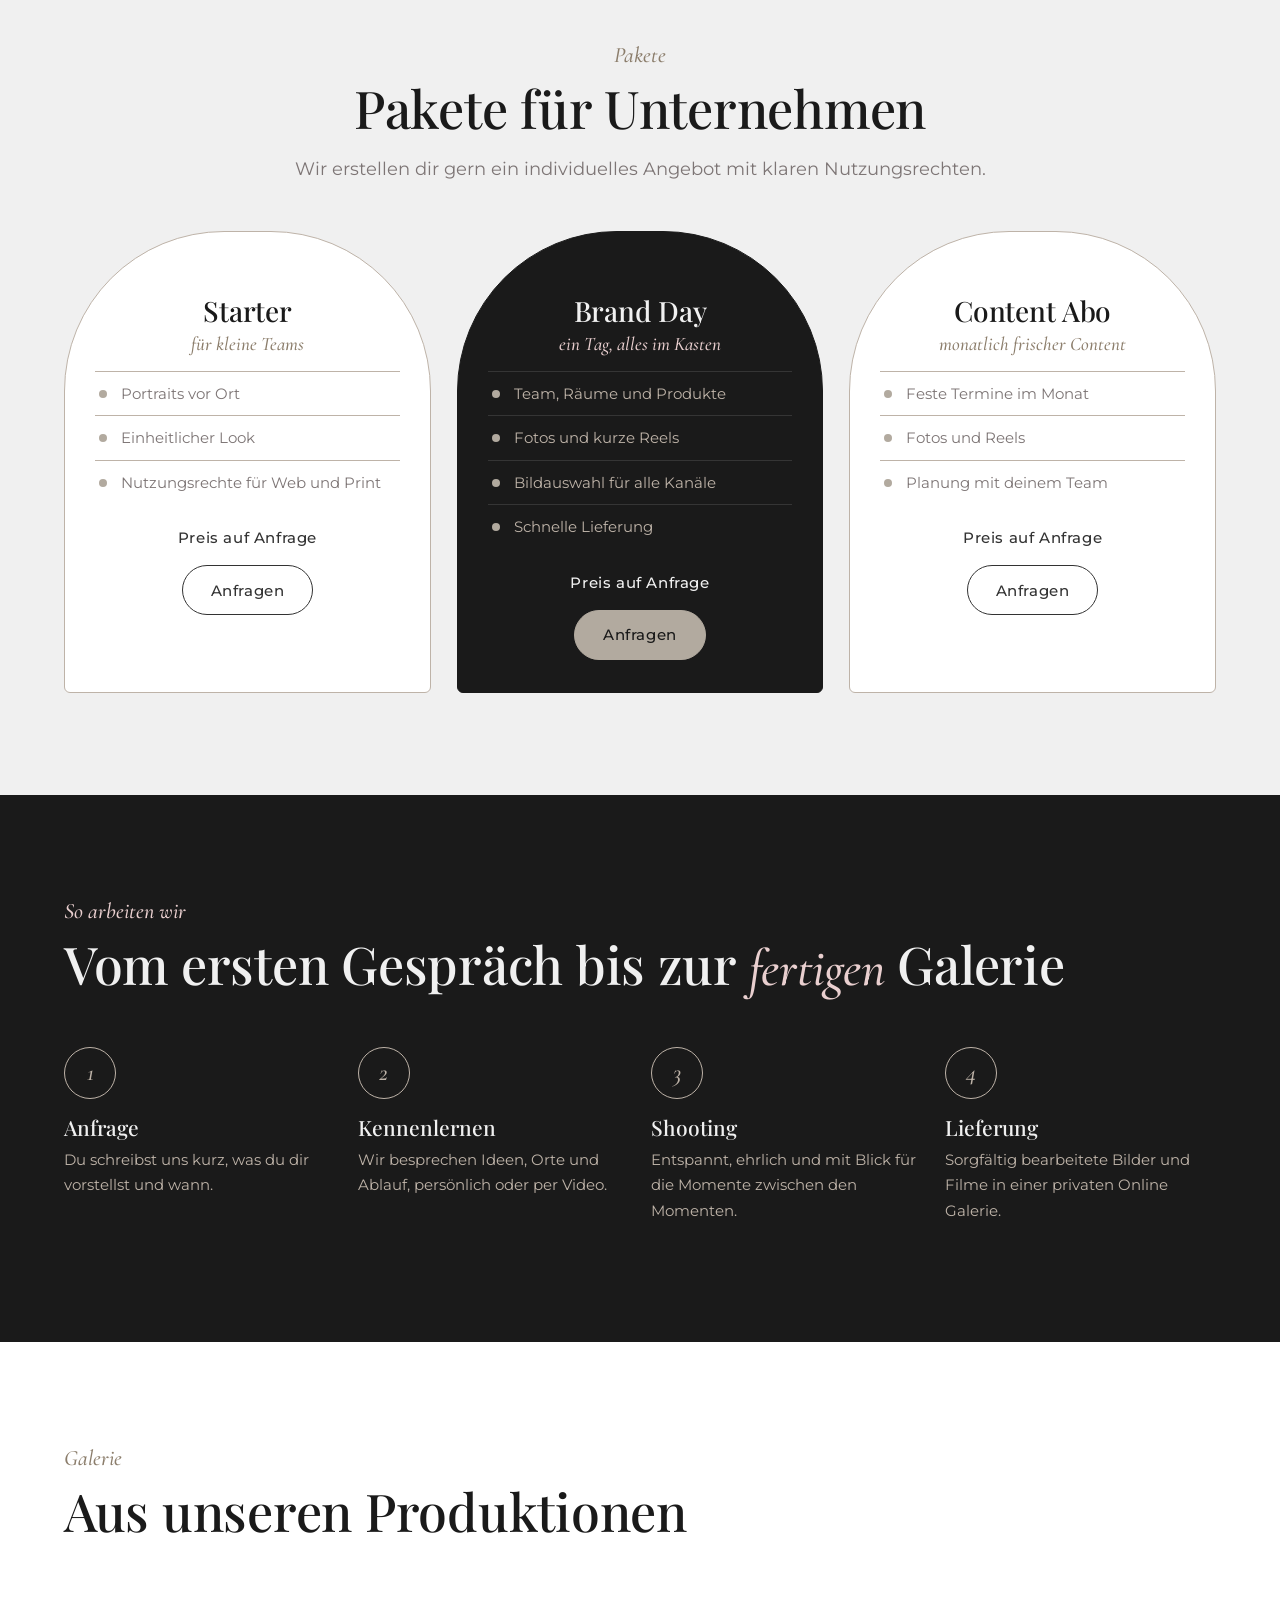
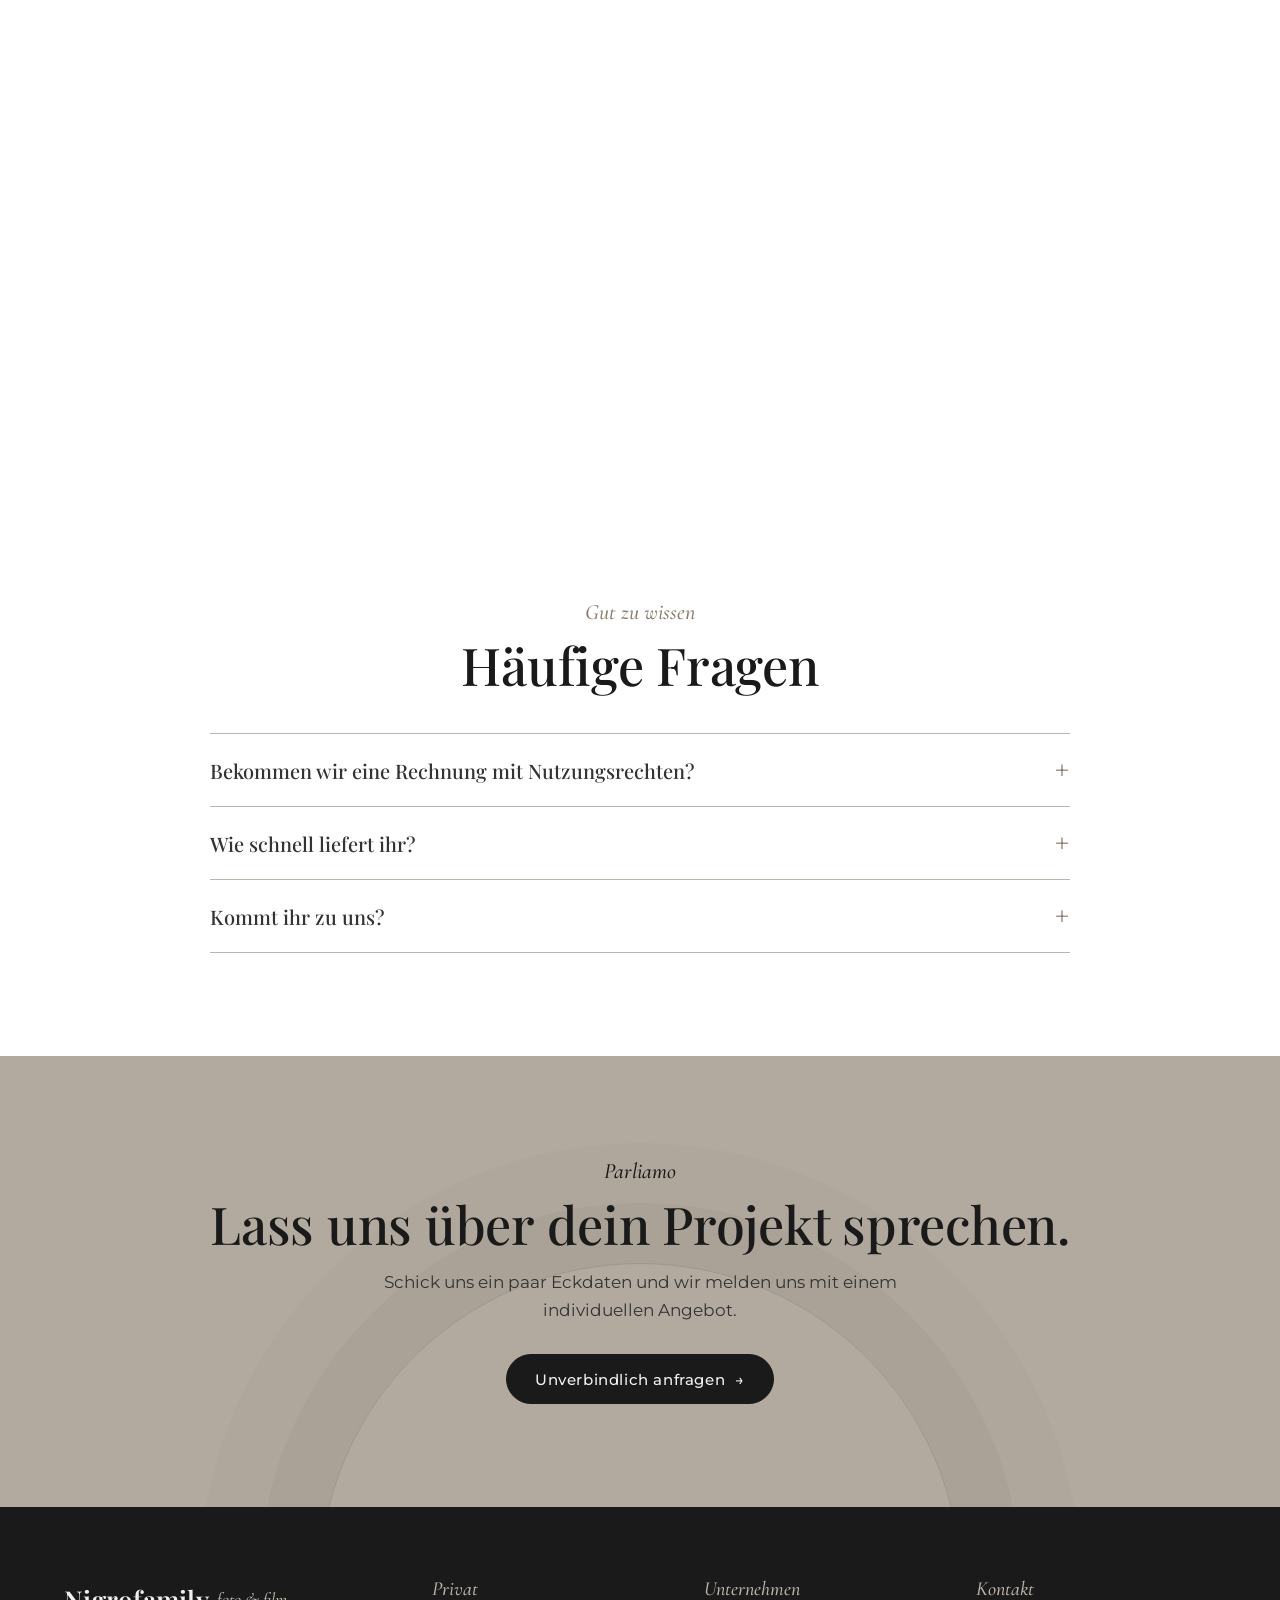
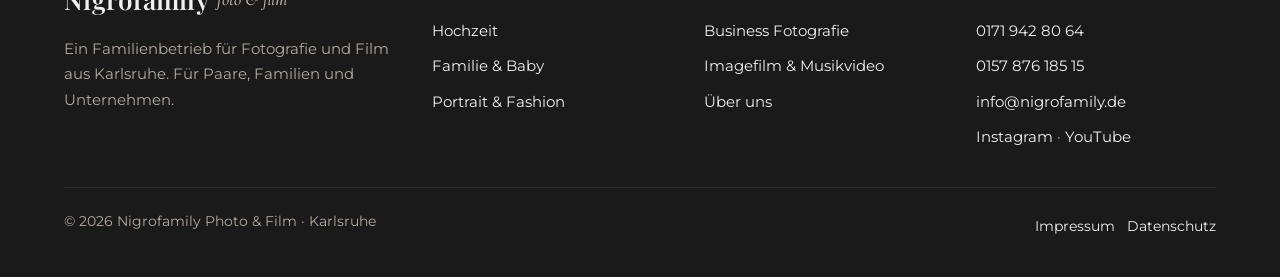
==== commit 389ad1c8: "Exakte Farben von nigrofamily.de übernommen Co-Authored-By: Claude Opus 5.5 <noreply@anthropic.com> " ====
--- a/business.html
+++ b/business.html
@@ -5,7 +5,7 @@
 <meta name="viewport" content="width=device-width,initial-scale=1">
 <title>Business Fotografie | Nigrofamily</title>
 <meta name="description" content="Business Fotografie für Unternehmen in Karlsruhe: Teamfotos, Produktfotos, Social Media Content und Events.">
-<meta name="theme-color" content="#261311">
+<meta name="theme-color" content="#1A1A1A">
 <link rel="icon" href="data:image/svg+xml,%3Csvg xmlns='http://www.w3.org/2000/svg' viewBox='0 0 32 32'%3E%3Cpath d='M4 32V16a12 12 0 0 1 24 0v16z' fill='%238E1D19'/%3E%3C/svg%3E">
 <link rel="preconnect" href="https://fonts.googleapis.com"><link rel="preconnect" href="https://fonts.gstatic.com" crossorigin>
 <link href="https://fonts.googleapis.com/css2?family=Playfair+Display:ital,wght@0,400;0,500;0,600;1,400&family=Cormorant+Garamond:ital,wght@1,500&family=Montserrat:wght@400;500&display=swap" rel="stylesheet">
@@ -44,7 +44,7 @@
 <section class="band"><div class="wrap center"><div class="reveal"><span class="kicker">Gut zu wissen</span><h2>Häufige Fragen</h2></div>
   <div class="faq" style="text-align:left"><details class="reveal"><summary>Bekommen wir eine Rechnung mit Nutzungsrechten?</summary><p>Ja. Die Nutzungsrechte sind im Angebot klar geregelt, damit ihr die Bilder sicher verwenden könnt.</p></details><details class="reveal"><summary>Wie schnell liefert ihr?</summary><p>Je nach Umfang innerhalb weniger Werktage. Für Events gibt es auf Wunsch eine Express Auswahl am selben Tag.</p></details><details class="reveal"><summary>Kommt ihr zu uns?</summary><p>Ja, wir bringen mobiles Licht und Hintergründe mit und richten uns nach eurem Arbeitsalltag.</p></details></div></div></section>
 <section class="band ctab"><div class="wrap reveal">
-  <span class="kicker" style="color:#f0d9cc">Parliamo</span><h2>Lass uns über dein Projekt sprechen.</h2><p>Schick uns ein paar Eckdaten und wir melden uns mit einem individuellen Angebot.</p>
+  <span class="kicker" style="color:#E9CFCF">Parliamo</span><h2>Lass uns über dein Projekt sprechen.</h2><p>Schick uns ein paar Eckdaten und wir melden uns mit einem individuellen Angebot.</p>
   <a class="btn" href="kontakt.html#business">Unverbindlich anfragen <span class="ar">→</span></a></div></section>
 </main>
 <footer class="ft"><div class="wrap">
--- a/css/style.css
+++ b/css/style.css
@@ -1,16 +1,16 @@
 /* VOICE  warm, familiär, hochwertig; wie ein Studio an der Küste
    IDEA   Bögen einer mediterranen Loggia: jedes Bild öffnet sich wie ein Torbogen
    PICTURE illustrierte Küstenszene mit Bögen, Sonne und Olivenzweig
-   COLOUR Italian Roast #261311, Socialist #8E1D19 Akzent, Sandwashed #C9BE9B, Ending Autumn #8D6F65, Black Elegance #4E4749
+   COLOUR exakte Farben von nigrofamily.de: #1A1A1A, #B2AA9F, #F0F0F0, #7D7575, #BEB3A8, #E9CFCF, #787168
    TYPE   Playfair Display Titel, Cormorant Garamond kursiv für Akzente, Montserrat Text */
 :root{
-  --roast:#261311;--black:#4E4749;--red:#8E1D19;--autumn:#8D6F65;--sand:#C9BE9B;
-  --linen:#F2ECDF;--shell:#E7DDC8;
-  --bg:var(--linen);--ink:var(--roast);--muted:#5f4f4a;--line:#d6c9ad;
+  --roast:#1A1A1A;--black:#7D7575;--red:#B2AA9F;--autumn:#787168;--sand:#BEB3A8;
+  --linen:#FFFFFF;--shell:#F0F0F0;--red-ink:#8B7D6B;
+  --bg:var(--linen);--ink:#333333;--muted:#7D7575;--line:#BEB3A8;
   --serif:"Playfair Display",Georgia,serif;--accent:"Cormorant Garamond",Georgia,serif;--sans:Montserrat,system-ui,sans-serif;
   --ease:cubic-bezier(.2,.7,.2,1)}
-:root[data-theme=dark]{--bg:#1c0e0c;--ink:#efe6d2;--muted:#c3b29f;--line:#43302b;--linen:#1c0e0c;--shell:#2a1714}
-@media (prefers-color-scheme:dark){:root:not([data-theme=light]){--bg:#1c0e0c;--ink:#efe6d2;--muted:#c3b29f;--line:#43302b;--linen:#1c0e0c;--shell:#2a1714}}
+:root[data-theme=dark]{--bg:#1A1A1A;--ink:#F0F0F0;--muted:#BEB3A8;--line:#333333;--linen:#1A1A1A;--shell:#333333}
+@media (prefers-color-scheme:dark){:root:not([data-theme=light]){--bg:#1A1A1A;--ink:#F0F0F0;--muted:#BEB3A8;--line:#333333;--linen:#1A1A1A;--shell:#333333}}
 *{box-sizing:border-box;min-width:0}
 html{scroll-behavior:smooth;scroll-padding-top:84px}
 body{margin:0;background:var(--bg);color:var(--ink);font:400 16.5px/1.7 var(--sans);overflow-x:clip;-webkit-font-smoothing:antialiased}
@@ -22,39 +22,41 @@
 h3{font-size:24px}
 em.a,.accent{font-family:var(--accent);font-style:italic;font-weight:500;color:var(--red)}
 .kicker{display:inline-block;font:italic 500 22px/1 var(--accent);color:var(--red);margin-bottom:14px}
-.dark .kicker,.dark em.a{color:#e0a490}
+.dark .kicker,.dark em.a{color:#E9CFCF}
 .lead{font-size:18px;color:var(--muted);max-width:60ch}
 .band{padding:clamp(64px,8vw,128px) max(5vw,18px)}
 .wrap{max-width:1240px;margin:0 auto}
 .center{text-align:center}.center .lead{margin-inline:auto}
-.dark{background:var(--roast);color:#efe6d2}.dark .lead{color:#cdbca8}
+.dark{background:var(--roast);color:#F0F0F0}.dark .lead{color:#BEB3A8}
 .shell{background:var(--shell)}
 .olive{width:150px;height:auto;margin:22px auto 0;opacity:.9}
 
 /* Header */
 .hd{position:fixed;inset:0 0 auto;z-index:40;transition:background .5s,box-shadow .5s,padding .5s}
 .hd .wrap{display:flex;align-items:center;justify-content:space-between;gap:18px;padding:16px max(4vw,16px);max-width:1360px}
-.hd.solid{background:color-mix(in srgb,var(--roast) 94%,transparent);backdrop-filter:blur(10px);box-shadow:0 10px 30px -20px #000}
+.hd::before{content:"";position:absolute;inset:0;z-index:-1;background:color-mix(in srgb,var(--roast) 94%,transparent);backdrop-filter:blur(10px);-webkit-backdrop-filter:blur(10px);box-shadow:0 10px 30px -20px #000;opacity:0;transition:opacity .5s}
+.hd.solid::before{opacity:1}
+.hd.open::before{opacity:0}
 .hd.solid .wrap{padding-block:10px}
-.logo{display:flex;align-items:baseline;gap:8px;text-decoration:none;color:#f2ecdf;min-height:44px;align-items:center}
+.logo{display:flex;align-items:baseline;gap:8px;text-decoration:none;color:#F0F0F0;min-height:44px;align-items:center}
 .logo b{font:600 26px var(--serif);letter-spacing:.01em}
 .logo i{font:italic 500 18px var(--accent);color:var(--sand)}
 .light-top .hd:not(.solid) .logo,.light-top .hd:not(.solid) .menu a{color:var(--roast)}
 .light-top .hd:not(.solid) .logo i{color:var(--red)}
 .menu{display:flex;align-items:center;gap:2px;list-style:none;margin:0;padding:0}
-.menu a{display:block;padding:12px 12px;color:#f2ecdf;text-decoration:none;font-size:14px;font-weight:500;letter-spacing:.03em;position:relative}
+.menu a{display:block;padding:12px 12px;color:#F0F0F0;text-decoration:none;font-size:14px;font-weight:500;letter-spacing:.03em;position:relative}
 .menu a::after{content:"";position:absolute;left:12px;right:12px;bottom:6px;height:1px;background:currentColor;transform:scaleX(0);transform-origin:left;transition:transform .45s var(--ease)}
 .menu a:hover::after,.menu a[aria-current=page]::after{transform:scaleX(1)}
-.menu .cta a{background:var(--red);color:#f2ecdf!important;border-radius:999px;padding:12px 20px;margin-left:8px}
+.menu .cta a{background:var(--red);color:#F0F0F0!important;border-radius:999px;padding:12px 20px;margin-left:8px}
 .menu .cta a::after{display:none}
-.burger{display:none;width:46px;height:46px;border-radius:50%;border:1px solid #f2ecdf55;background:none;cursor:pointer;position:relative}
-.burger span{position:absolute;left:13px;right:13px;height:1.5px;background:#f2ecdf;transition:transform .4s var(--ease),opacity .3s}
+.burger{display:none;width:46px;height:46px;border-radius:50%;border:1px solid #F0F0F055;background:none;cursor:pointer;position:relative}
+.burger span{position:absolute;left:13px;right:13px;height:1.5px;background:#F0F0F0;transition:transform .4s var(--ease),opacity .3s}
 .burger span:nth-child(1){top:17px}.burger span:nth-child(2){top:22.5px}.burger span:nth-child(3){top:28px}
 .open .burger span:nth-child(1){transform:translateY(5.5px) rotate(45deg)}.open .burger span:nth-child(2){opacity:0}.open .burger span:nth-child(3){transform:translateY(-5.5px) rotate(-45deg)}
-.light-top .hd:not(.solid) .burger{border-color:#26131144}.light-top .hd:not(.solid) .burger span{background:var(--roast)}
+.light-top .hd:not(.solid) .burger{border-color:#1A1A1A44}.light-top .hd:not(.solid) .burger span{background:var(--roast)}
 
 /* Buttons */
-.btn{display:inline-flex;align-items:center;gap:10px;min-height:50px;padding:0 28px;border-radius:999px;background:var(--red);color:#f2ecdf;text-decoration:none;font:500 15px var(--sans);letter-spacing:.04em;border:1px solid var(--red);cursor:pointer;position:relative;overflow:hidden;isolation:isolate;transition:color .4s}
+.btn{display:inline-flex;align-items:center;gap:10px;min-height:50px;padding:0 28px;border-radius:999px;background:var(--red);color:#F0F0F0;text-decoration:none;font:500 15px var(--sans);letter-spacing:.04em;border:1px solid var(--red);cursor:pointer;position:relative;overflow:hidden;isolation:isolate;transition:color .4s}
 .btn::before{content:"";position:absolute;inset:0;background:var(--roast);transform:translateY(101%);transition:transform .5s var(--ease);z-index:-1;border-radius:inherit}
 .btn:hover::before{transform:none}
 .btn .ar{transition:transform .4s var(--ease)}.btn:hover .ar{transform:translateX(4px)}
@@ -66,17 +68,17 @@
 .dark :focus-visible{outline-color:var(--sand)}
 
 /* Home hero */
-.hero{position:relative;min-height:100svh;background:var(--roast);color:#f2ecdf;display:grid;grid-template-columns:minmax(0,1.05fr) minmax(0,.95fr);align-items:center;gap:clamp(24px,4vw,64px);padding:120px max(5vw,18px) 70px;overflow:hidden}
+.hero{position:relative;min-height:100svh;background:var(--roast);color:#F0F0F0;display:grid;grid-template-columns:minmax(0,1.05fr) minmax(0,.95fr);align-items:center;gap:clamp(24px,4vw,64px);padding:120px max(5vw,18px) 70px;overflow:hidden}
 .hero h1 .line{display:block;overflow:hidden}
 .hero h1 .line>span{display:inline-block;transform:translateY(105%);animation:up 1.2s var(--ease) forwards}
 .hero h1 .line:nth-child(2)>span{animation-delay:.15s}.hero h1 .line:nth-child(3)>span{animation-delay:.3s}
-.hero p{font-size:18px;color:#d9cab6;max-width:46ch;margin:26px 0 34px}
+.hero p{font-size:18px;color:#BEB3A8;max-width:46ch;margin:26px 0 34px}
 .fade-in{opacity:0;animation:fade 1.2s .6s var(--ease) forwards}
 .scene{position:relative;justify-self:center;width:min(100%,520px);aspect-ratio:5/6;border-radius:999px 999px 6px 6px;overflow:hidden;box-shadow:0 40px 80px -40px #000;clip-path:inset(100% 0 0 0 round 999px 999px 6px 6px);animation:archopen 1.6s .2s var(--ease) forwards}
 .scene img{width:100%;height:100%;object-fit:cover;transform:scale(1.08);transition:transform .2s linear}
-.scene::after{content:"";position:absolute;inset:10px;border:1px solid #f2ecdf55;border-radius:inherit;pointer-events:none}
+.scene::after{content:"";position:absolute;inset:10px;border:1px solid #F0F0F055;border-radius:inherit;pointer-events:none}
 .hero .badge{position:absolute;right:max(5vw,18px);bottom:30px;font:italic 500 17px var(--accent);color:var(--sand);opacity:.85}
-.scroll-hint{position:absolute;left:50%;bottom:22px;width:1px;height:46px;background:linear-gradient(#f2ecdf00,#f2ecdf);animation:hint 2.4s ease-in-out infinite}
+.scroll-hint{position:absolute;left:50%;bottom:22px;width:1px;height:46px;background:linear-gradient(#F0F0F000,#F0F0F0);animation:hint 2.4s ease-in-out infinite}
 
 /* Page hero */
 .phero{position:relative;padding:150px max(5vw,18px) clamp(60px,8vw,110px);background:var(--shell);overflow:hidden}
@@ -84,14 +86,14 @@
 .phero .crumb{font-size:13px;color:var(--muted);margin-bottom:20px}
 .phero .crumb a{text-decoration:none;border-bottom:1px solid var(--line)}
 .phero p{margin:22px 0 30px}
-.phero .sun{position:absolute;width:520px;aspect-ratio:1;border-radius:50%;background:radial-gradient(circle,#8E1D1922,#8E1D1900 65%);right:-140px;top:-160px;animation:breathe 8s ease-in-out infinite alternate}
+.phero .sun{position:absolute;width:520px;aspect-ratio:1;border-radius:50%;background:radial-gradient(circle,#B2AA9F22,#B2AA9F00 65%);right:-140px;top:-160px;animation:breathe 8s ease-in-out infinite alternate}
 
 /* Arch photos */
 .arch{position:relative;border-radius:999px 999px 4px 4px;overflow:hidden;aspect-ratio:3/4;background:var(--autumn) url(../img/scene.svg) center/cover}
 .arch img{width:100%;height:100%;object-fit:cover;transform:scale(1.12);transition:transform 1.6s var(--ease)}
 .arch.miss img{opacity:0}
 .gal .arch:nth-child(2n),.rubrics .rub:nth-child(2n) .arch{background-position:30% 70%}.gal .arch:nth-child(3n),.rubrics .rub:nth-child(3n) .arch{background-position:80% 40%}
-.arch::after{content:"";position:absolute;inset:8px;border:1px solid #f2ecdf66;border-radius:inherit;pointer-events:none}
+.arch::after{content:"";position:absolute;inset:8px;border:1px solid #F0F0F066;border-radius:inherit;pointer-events:none}
 .js .arch.reveal{clip-path:inset(100% 0 0 0 round 999px 999px 4px 4px);transition:clip-path 1.4s var(--ease)}
 .js .arch.reveal.in{clip-path:inset(0 0 0 0 round 999px 999px 4px 4px)}
 .arch.in img{transform:scale(1)}
@@ -104,21 +106,21 @@
 .d1{transition-delay:.12s!important}.d2{transition-delay:.24s!important}.d3{transition-delay:.36s!important}
 
 /* Marquee */
-.marquee{background:var(--red);color:#f2ecdf;overflow:hidden;padding:18px 0;white-space:nowrap}
+.marquee{background:var(--red);color:#F0F0F0;overflow:hidden;padding:18px 0;white-space:nowrap}
 .marquee .track{display:inline-flex;gap:46px;animation:slide 38s linear infinite;padding-left:46px}
 .marquee span{font:italic 500 26px var(--accent)}
 .marquee i{font-style:normal;color:var(--sand);opacity:.8}
 
 /* Audience split */
 .split{display:grid;grid-template-columns:repeat(2,minmax(0,1fr));gap:clamp(16px,2.4vw,32px);margin-top:48px}
-.aud{position:relative;padding:clamp(28px,4vw,52px);border-radius:220px 220px 6px 6px;color:#f2ecdf;overflow:hidden;min-height:440px;display:flex;flex-direction:column;justify-content:flex-end;text-decoration:none;isolation:isolate}
+.aud{position:relative;padding:clamp(28px,4vw,52px);border-radius:220px 220px 6px 6px;color:#F0F0F0;overflow:hidden;min-height:440px;display:flex;flex-direction:column;justify-content:flex-end;text-decoration:none;isolation:isolate}
 .aud::before{content:"";position:absolute;inset:0;z-index:-1;transition:transform 1.2s var(--ease)}
-.aud.p::before{background:linear-gradient(180deg,#26131140 0%,#261311d9 45%,#261311f5),var(--autumn) url(../img/scene.svg) center 30%/cover}
-.aud.b::before{background:linear-gradient(180deg,#26131133,#261311f2),var(--black)}
+.aud.p::before{background:linear-gradient(180deg,#1A1A1A40 0%,#1A1A1Ad9 45%,#1A1A1Af5),var(--autumn) url(../img/scene.svg) center 30%/cover}
+.aud.b::before{background:linear-gradient(180deg,#1A1A1A33,#1A1A1Af2),var(--black)}
 .aud:hover::before{transform:scale(1.05)}
 .aud h3{font-size:clamp(28px,3vw,38px)}
 .aud ul{list-style:none;padding:0;margin:14px 0 22px;display:flex;flex-wrap:wrap;gap:8px}
-.aud li{border:1px solid #f2ecdf55;border-radius:999px;padding:5px 14px;font-size:13px}
+.aud li{border:1px solid #F0F0F055;border-radius:999px;padding:5px 14px;font-size:13px}
 .aud .more{font-weight:500;font-size:14px;letter-spacing:.05em}
 
 /* Rubric cards */
@@ -134,23 +136,23 @@
 .feat{padding-top:22px;border-top:1px solid var(--line)}
 .feat b{display:block;font:500 22px var(--serif);margin-bottom:8px}
 .feat p{margin:0;color:var(--muted);font-size:15.5px}
-.dark .feat{border-color:#f2ecdf22}.dark .feat p{color:#cdbca8}
+.dark .feat{border-color:#F0F0F022}.dark .feat p{color:#BEB3A8}
 .steps{counter-reset:s;display:grid;grid-template-columns:repeat(4,minmax(0,1fr));gap:22px;margin-top:50px;list-style:none;padding:0}
 .steps li{position:relative;padding-top:66px}
 .steps li::before{counter-increment:s;content:counter(s);position:absolute;top:0;left:0;width:50px;height:50px;border-radius:50%;border:1px solid var(--sand);display:grid;place-items:center;font:italic 500 24px var(--accent);color:var(--sand)}
 .steps b{font:500 21px var(--serif);display:block;margin-bottom:6px}
-.steps p{margin:0;font-size:15px;color:#cdbca8}
+.steps p{margin:0;font-size:15px;color:#BEB3A8}
 .pkgs{display:grid;grid-template-columns:repeat(3,minmax(0,1fr));gap:clamp(14px,2vw,26px);margin-top:46px}
 .pkg{background:var(--bg);border:1px solid var(--line);border-radius:160px 160px 6px 6px;padding:64px 30px 32px;text-align:center;transition:transform .6s var(--ease),box-shadow .6s var(--ease)}
-.pkg:hover{transform:translateY(-8px);box-shadow:0 30px 50px -34px #26131188}
-.pkg.star{background:var(--roast);color:#efe6d2;border-color:var(--roast)}
-.pkg.star p,.pkg.star li{color:#cdbca8}
+.pkg:hover{transform:translateY(-8px);box-shadow:0 30px 50px -34px #1A1A1A88}
+.pkg.star{background:var(--roast);color:#F0F0F0;border-color:var(--roast)}
+.pkg.star p,.pkg.star li{color:#BEB3A8}
 .pkg h3{font-size:28px}
 .pkg .for{font:italic 500 19px var(--accent);color:var(--red);display:block;margin:6px 0 16px}
-.pkg.star .for{color:#e0a490}
+.pkg.star .for{color:#E9CFCF}
 .pkg ul{list-style:none;padding:0;margin:0 0 24px;text-align:left;font-size:15px;color:var(--muted)}
 .pkg li{padding:9px 0 9px 26px;border-top:1px solid var(--line);position:relative}
-.pkg.star li{border-color:#f2ecdf1f}
+.pkg.star li{border-color:#F0F0F01f}
 .pkg li::before{content:"";position:absolute;left:4px;top:18px;width:8px;height:8px;border-radius:50%;background:var(--red)}
 .pkg .price{font:500 15px var(--sans);letter-spacing:.04em;margin-bottom:18px;display:block}
 
@@ -169,10 +171,10 @@
 .faq p{margin:0 0 18px;color:var(--muted);max-width:68ch}
 
 /* CTA band */
-.ctab{position:relative;overflow:hidden;background:var(--red);color:#f2ecdf;text-align:center}
-.ctab::before{content:"";position:absolute;width:640px;aspect-ratio:1;border-radius:50%;border:1px solid #f2ecdf33;left:50%;top:100%;transform:translate(-50%,-38%);box-shadow:0 0 0 60px #f2ecdf0a,0 0 0 120px #f2ecdf07}
-.ctab h2{position:relative}.ctab p{position:relative;color:#f0d9cc;margin:16px auto 30px;max-width:52ch}
-.ctab .btn{background:#f2ecdf;color:var(--roast);border-color:#f2ecdf}
+.ctab{position:relative;overflow:hidden;background:var(--red);color:#F0F0F0;text-align:center}
+.ctab::before{content:"";position:absolute;width:640px;aspect-ratio:1;border-radius:50%;border:1px solid #F0F0F033;left:50%;top:100%;transform:translate(-50%,-38%);box-shadow:0 0 0 60px #F0F0F00a,0 0 0 120px #F0F0F007}
+.ctab h2{position:relative}.ctab p{position:relative;color:#E9CFCF;margin:16px auto 30px;max-width:52ch}
+.ctab .btn{background:#F0F0F0;color:var(--roast);border-color:#F0F0F0}
 .ctab .btn::before{background:var(--sand)}
 
 /* Contact */
@@ -186,7 +188,7 @@
 .seg label{flex:1;display:block}
 .seg input{position:absolute;opacity:0;pointer-events:none}
 .seg span{display:grid;place-items:center;min-height:44px;border-radius:999px;font-size:14px;font-weight:500;cursor:pointer;transition:background .4s,color .4s}
-.seg input:checked+span{background:var(--roast);color:#f2ecdf}
+.seg input:checked+span{background:var(--roast);color:#F0F0F0}
 .seg input:focus-visible+span{outline:2px solid var(--red)}
 .field{display:grid;gap:6px;font-size:13.5px;font-weight:500;color:var(--muted)}
 .field.full{grid-column:1/-1}
@@ -197,14 +199,14 @@
 .note{grid-column:1/-1;margin:0;color:var(--red);font-size:15px;min-height:1.2em}
 
 /* Footer */
-.ft{background:#1a0c0b;color:#bfae9c;padding:70px max(5vw,18px) 34px;font-size:15px}
+.ft{background:#1A1A1A;color:#B2AA9F;padding:70px max(5vw,18px) 34px;font-size:15px}
 .ft .wrap{display:grid;grid-template-columns:minmax(0,1.4fr) repeat(3,minmax(0,1fr));gap:32px}
 .ft h4{font:italic 500 20px var(--accent);color:var(--sand);margin:0 0 12px}
 .ft ul{list-style:none;padding:0;margin:0}
-.ft a{color:#e6dccb;text-decoration:none;display:inline-block;padding:5px 0}
+.ft a{color:#F0F0F0;text-decoration:none;display:inline-block;padding:5px 0}
 .ft a:hover{color:var(--sand)}
-.ft .bottom{grid-column:1/-1;border-top:1px solid #f2ecdf1a;padding-top:22px;display:flex;flex-wrap:wrap;gap:12px 30px;justify-content:space-between;font-size:13.5px}
-.ft .logo{color:#f2ecdf;display:flex}
+.ft .bottom{grid-column:1/-1;border-top:1px solid #F0F0F01a;padding-top:22px;display:flex;flex-wrap:wrap;gap:12px 30px;justify-content:space-between;font-size:13.5px}
+.ft .logo{color:#F0F0F0;display:flex}
 
 /* Page transition */
 .curtain{position:fixed;inset:0;z-index:100;background:var(--roast);pointer-events:none;transform-origin:top;animation:lift 1s .05s var(--ease) forwards}
@@ -222,12 +224,12 @@
 @media (max-width:1100px){.rubrics{grid-template-columns:repeat(3,minmax(0,1fr))}.ft .wrap{grid-template-columns:repeat(2,minmax(0,1fr))}}
 @media (max-width:980px){
   .burger{display:block}
-  .menu{position:fixed;inset:0;background:var(--roast);flex-direction:column;justify-content:center;gap:4px;opacity:0;pointer-events:none;transition:opacity .5s var(--ease)}
+  .menu{position:fixed;inset:0;height:100dvh;overflow-y:auto;padding:90px 16px 40px;background:var(--roast);flex-direction:column;justify-content:center;gap:4px;opacity:0;pointer-events:none;transition:opacity .5s var(--ease)}
   .open .menu{opacity:1;pointer-events:auto}
-  .menu a{font:500 28px var(--serif);color:#f2ecdf!important;padding:10px 16px;text-align:center}
+  .menu a{font:500 28px var(--serif);color:#F0F0F0!important;padding:10px 16px;text-align:center}
   .menu .cta a{font:500 16px var(--sans);margin:18px 0 0}
   .open .logo,.open .burger{position:relative;z-index:2}
-  .open .logo{color:#f2ecdf!important}.open .burger span{background:#f2ecdf!important}
+  .open .logo{color:#F0F0F0!important}.open .burger span{background:#F0F0F0!important}
   .hero{grid-template-columns:minmax(0,1fr);padding-top:110px}
   .scene{width:min(78%,420px);order:-1}
   .phero .wrap,.cols,.cgrid{grid-template-columns:minmax(0,1fr)}
@@ -247,3 +249,24 @@
 @media (prefers-reduced-motion:reduce){
   *,*::before,*::after{animation-duration:.01ms!important;animation-iteration-count:1!important;transition-duration:.01ms!important}
   html{scroll-behavior:auto}.marquee .track{animation:none}}
+
+/* Originalfarben nigrofamily.de: Primär #1A1A1A, Sekundär #B2AA9F, Text #F0F0F0, Akzent #7D7575, #BEB3A8, #E9CFCF, #787168, #8B7D6B, #333333 */
+h1,h2,h3{color:#1A1A1A}
+.dark h1,.dark h2,.dark h3,.hero h1,.aud h3,.pkg.star h3{color:#F0F0F0}
+em.a,.accent,.kicker,.cinfo dt,.pkg .for{color:var(--red-ink)}
+.dark .kicker,.dark em.a,.hero .kicker,.hero em.a,.pkg.star .for{color:#E9CFCF!important}
+.btn{color:#1A1A1A}.btn:hover{color:#F0F0F0}
+.btn.line{color:inherit}.btn.line:hover{color:#1A1A1A}
+.btn.sand{background:#B2AA9F;border-color:#B2AA9F;color:#1A1A1A}
+.menu .cta a{color:#1A1A1A!important}
+.marquee{color:#1A1A1A}.marquee i{color:#F0F0F0;opacity:1}
+.ctab{background:#B2AA9F;color:#1A1A1A}.ctab h2{color:#1A1A1A}.ctab p{color:#333333}.ctab .kicker{color:#1A1A1A!important}
+.ctab .btn{background:#1A1A1A;color:#F0F0F0;border-color:#1A1A1A}.ctab .btn::before{background:#787168}
+.ctab::before{border-color:#1A1A1A22;box-shadow:0 0 0 60px #1A1A1A08,0 0 0 120px #1A1A1A05}
+.faq summary::after{color:var(--red-ink)}
+.ft{background:#1A1A1A}.ft .bottom{border-color:#F0F0F01a}
+.seg input:checked+span{background:#1A1A1A}
+:root[data-theme=dark] h1,:root[data-theme=dark] h2,:root[data-theme=dark] h3{color:#F0F0F0}
+@media (prefers-color-scheme:dark){:root:not([data-theme=light]) h1,:root:not([data-theme=light]) h2,:root:not([data-theme=light]) h3{color:#F0F0F0}}
+
+.light-top .hd:not(.solid) .logo i{color:var(--red-ink)}
